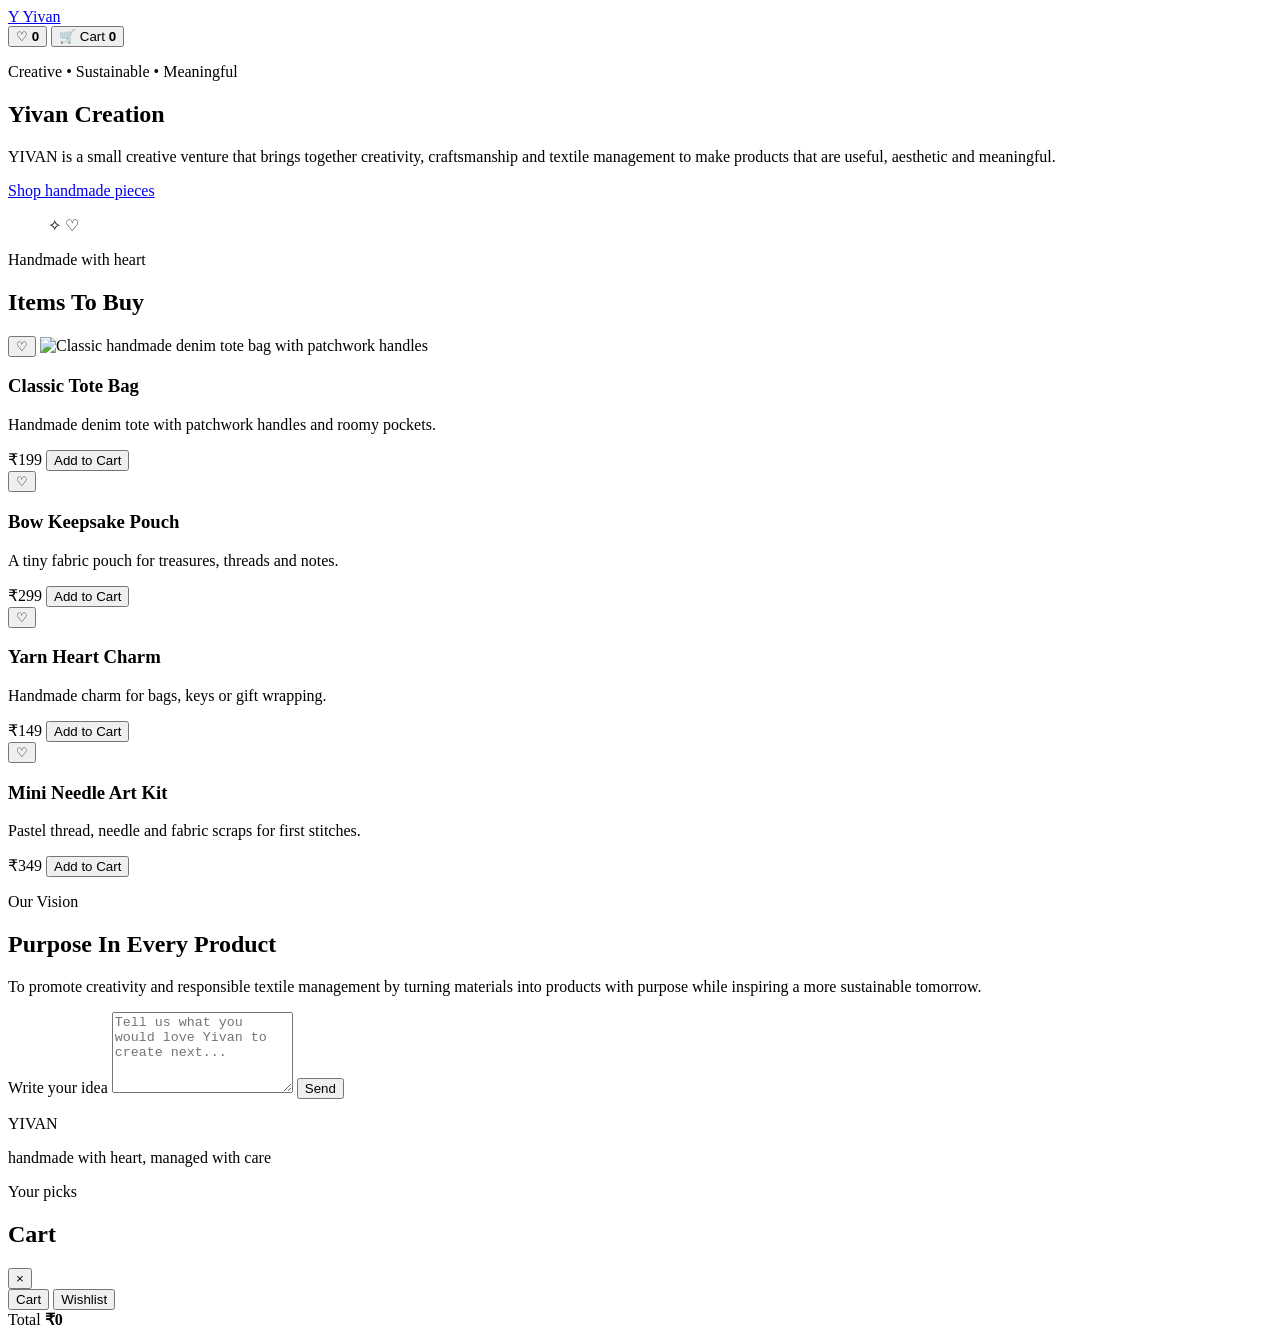
==== index.html @ f163f08a "Add files via upload" ====
<!DOCTYPE html>
<html lang="en">
<head>
  <meta charset="UTF-8" />
  <meta name="viewport" content="width=device-width, initial-scale=1.0" />
  <title>Yivan Creation</title>
  <link rel="preconnect" href="https://fonts.googleapis.com" />
  <link rel="preconnect" href="https://fonts.gstatic.com" crossorigin />
  <link href="https://fonts.googleapis.com/css2?family=Gaegu:wght@400;700&family=Nunito:wght@400;600;700;800&display=swap" rel="stylesheet" />
  <link rel="stylesheet" href="styles.css" />
</head>
<body>
  <header class="site-header">
    <a class="brand" href="#top" aria-label="Yivan home">
      <span class="brand-mark">Y</span>
      <span>Yivan</span>
    </a>

    <nav class="header-actions" aria-label="Shop actions">
      <button class="icon-button" id="wishlistButton" type="button" aria-label="Open wishlist">
        <span aria-hidden="true">♡</span>
        <strong id="favCount">0</strong>
      </button>
      <button class="cart-button" id="cartButton" type="button" aria-label="Open cart">
        <span aria-hidden="true">🛒</span>
        <span>Cart</span>
        <strong id="cartCount">0</strong>
      </button>
    </nav>
  </header>

  <main id="top">
    <section class="hero" aria-labelledby="hero-title">
      <div class="hero-copy">
        <p class="eyebrow">Creative • Sustainable • Meaningful</p>
        <h1 id="hero-title">Yivan Creation</h1>
        <p class="slogan">
          YIVAN is a small creative venture that brings together creativity,
          craftsmanship and textile management to make products that are useful,
          aesthetic and meaningful.
        </p>
        <a class="primary-link" href="#shop">Shop handmade pieces</a>
      </div>

      <figure class="hero-art" aria-label="Pastel craft frame with handmade Yivan decorations">
        <div class="craft-frame" aria-hidden="true">
          <span class="sparkle sparkle-one">✧</span>
          <span class="sparkle sparkle-two">♡</span>
          <span class="thread-heart"></span>
          <span class="thread-loop"></span>
          <div class="spool"></div>
          <div class="needle"></div>
          <div class="tote-drawing">
            <span class="handle handle-left"></span>
            <span class="handle handle-right"></span>
            <span class="pocket pocket-large"></span>
            <span class="pocket pocket-small"></span>
            <span class="bag-flower"></span>
          </div>
          <div class="flower-stem">
            <span></span>
            <span></span>
            <span></span>
          </div>
          <div class="bear">
            <span class="ear ear-left"></span>
            <span class="ear ear-right"></span>
            <span class="face"></span>
            <span class="blush blush-left"></span>
            <span class="blush blush-right"></span>
            <span class="bow-tie"></span>
          </div>
          <div class="yarn-ball"></div>
        </div>
      </figure>
    </section>

    <section class="shop-section" id="shop" aria-labelledby="shop-title">
      <div class="section-heading">
        <p class="eyebrow">Handmade with heart</p>
        <h2 id="shop-title">Items To Buy</h2>
      </div>

      <div class="product-grid">
        <article class="product-card" data-id="classic-tote-bag" data-name="Classic Tote Bag" data-price="199" tabindex="0" role="link" aria-label="Open Classic Tote Bag product page">
          <button class="favorite-button" type="button" aria-label="Add classic tote bag to favorites">♡</button>
          <img class="product-photo" src="assets/classic-tote-bag.webp" alt="Classic handmade denim tote bag with patchwork handles" />
          <h3>Classic Tote Bag</h3>
          <p>Handmade denim tote with patchwork handles and roomy pockets.</p>
          <div class="buy-row">
            <span class="price">₹199</span>
            <button class="add-cart" type="button">Add to Cart</button>
          </div>
        </article>

        <article class="product-card" data-id="bow-keepsake-pouch" data-name="Bow Keepsake Pouch" data-price="299" tabindex="0" role="link" aria-label="Open Bow Keepsake Pouch product page">
          <button class="favorite-button" type="button" aria-label="Add bow pouch to favorites">♡</button>
          <div class="product-illustration pouch" aria-hidden="true"></div>
          <h3>Bow Keepsake Pouch</h3>
          <p>A tiny fabric pouch for treasures, threads and notes.</p>
          <div class="buy-row">
            <span class="price">₹299</span>
            <button class="add-cart" type="button">Add to Cart</button>
          </div>
        </article>

        <article class="product-card" data-id="yarn-heart-charm" data-name="Yarn Heart Charm" data-price="149" tabindex="0" role="link" aria-label="Open Yarn Heart Charm product page">
          <button class="favorite-button" type="button" aria-label="Add yarn charm to favorites">♡</button>
          <div class="product-illustration yarn" aria-hidden="true"></div>
          <h3>Yarn Heart Charm</h3>
          <p>Handmade charm for bags, keys or gift wrapping.</p>
          <div class="buy-row">
            <span class="price">₹149</span>
            <button class="add-cart" type="button">Add to Cart</button>
          </div>
        </article>

        <article class="product-card" data-id="mini-needle-art-kit" data-name="Mini Needle Art Kit" data-price="349" tabindex="0" role="link" aria-label="Open Mini Needle Art Kit product page">
          <button class="favorite-button" type="button" aria-label="Add needle kit to favorites">♡</button>
          <div class="product-illustration kit" aria-hidden="true"></div>
          <h3>Mini Needle Art Kit</h3>
          <p>Pastel thread, needle and fabric scraps for first stitches.</p>
          <div class="buy-row">
            <span class="price">₹349</span>
            <button class="add-cart" type="button">Add to Cart</button>
          </div>
        </article>
      </div>
    </section>

    <section class="vision-section" aria-labelledby="vision-title">
      <div class="vision-copy">
        <p class="eyebrow">Our Vision</p>
        <h2 id="vision-title">Purpose In Every Product</h2>
        <p>
          To promote creativity and responsible textile management by turning
          materials into products with purpose while inspiring a more sustainable
          tomorrow.
        </p>
      </div>

      <form class="idea-form" id="ideaForm">
        <label for="idea">Write your idea</label>
        <textarea id="idea" name="idea" rows="5" placeholder="Tell us what you would love Yivan to create next..."></textarea>
        <button type="submit">Send</button>
        <p class="form-message" id="formMessage" role="status" aria-live="polite"></p>
      </form>
    </section>
  </main>

  <footer class="site-footer">
    <span>YIVAN</span>
    <p>handmade with heart, managed with care</p>
  </footer>

  <aside class="shop-drawer" id="shopDrawer" aria-hidden="true" aria-labelledby="drawerTitle">
    <div class="drawer-panel" role="dialog" aria-modal="true">
      <div class="drawer-header">
        <div>
          <p class="eyebrow" id="drawerEyebrow">Your picks</p>
          <h2 id="drawerTitle">Cart</h2>
        </div>
        <button class="close-drawer" id="closeDrawer" type="button" aria-label="Close panel">×</button>
      </div>

      <div class="drawer-tabs" role="tablist" aria-label="View cart or wishlist">
        <button class="drawer-tab is-active" id="cartTab" type="button">Cart</button>
        <button class="drawer-tab" id="wishlistTab" type="button">Wishlist</button>
      </div>

      <div class="drawer-list" id="drawerList"></div>

      <div class="drawer-total" id="drawerTotal">
        <span>Total</span>
        <strong id="drawerTotalValue">₹0</strong>
      </div>
    </div>
  </aside>

  <script src="script.js"></script>
</body>
</html>
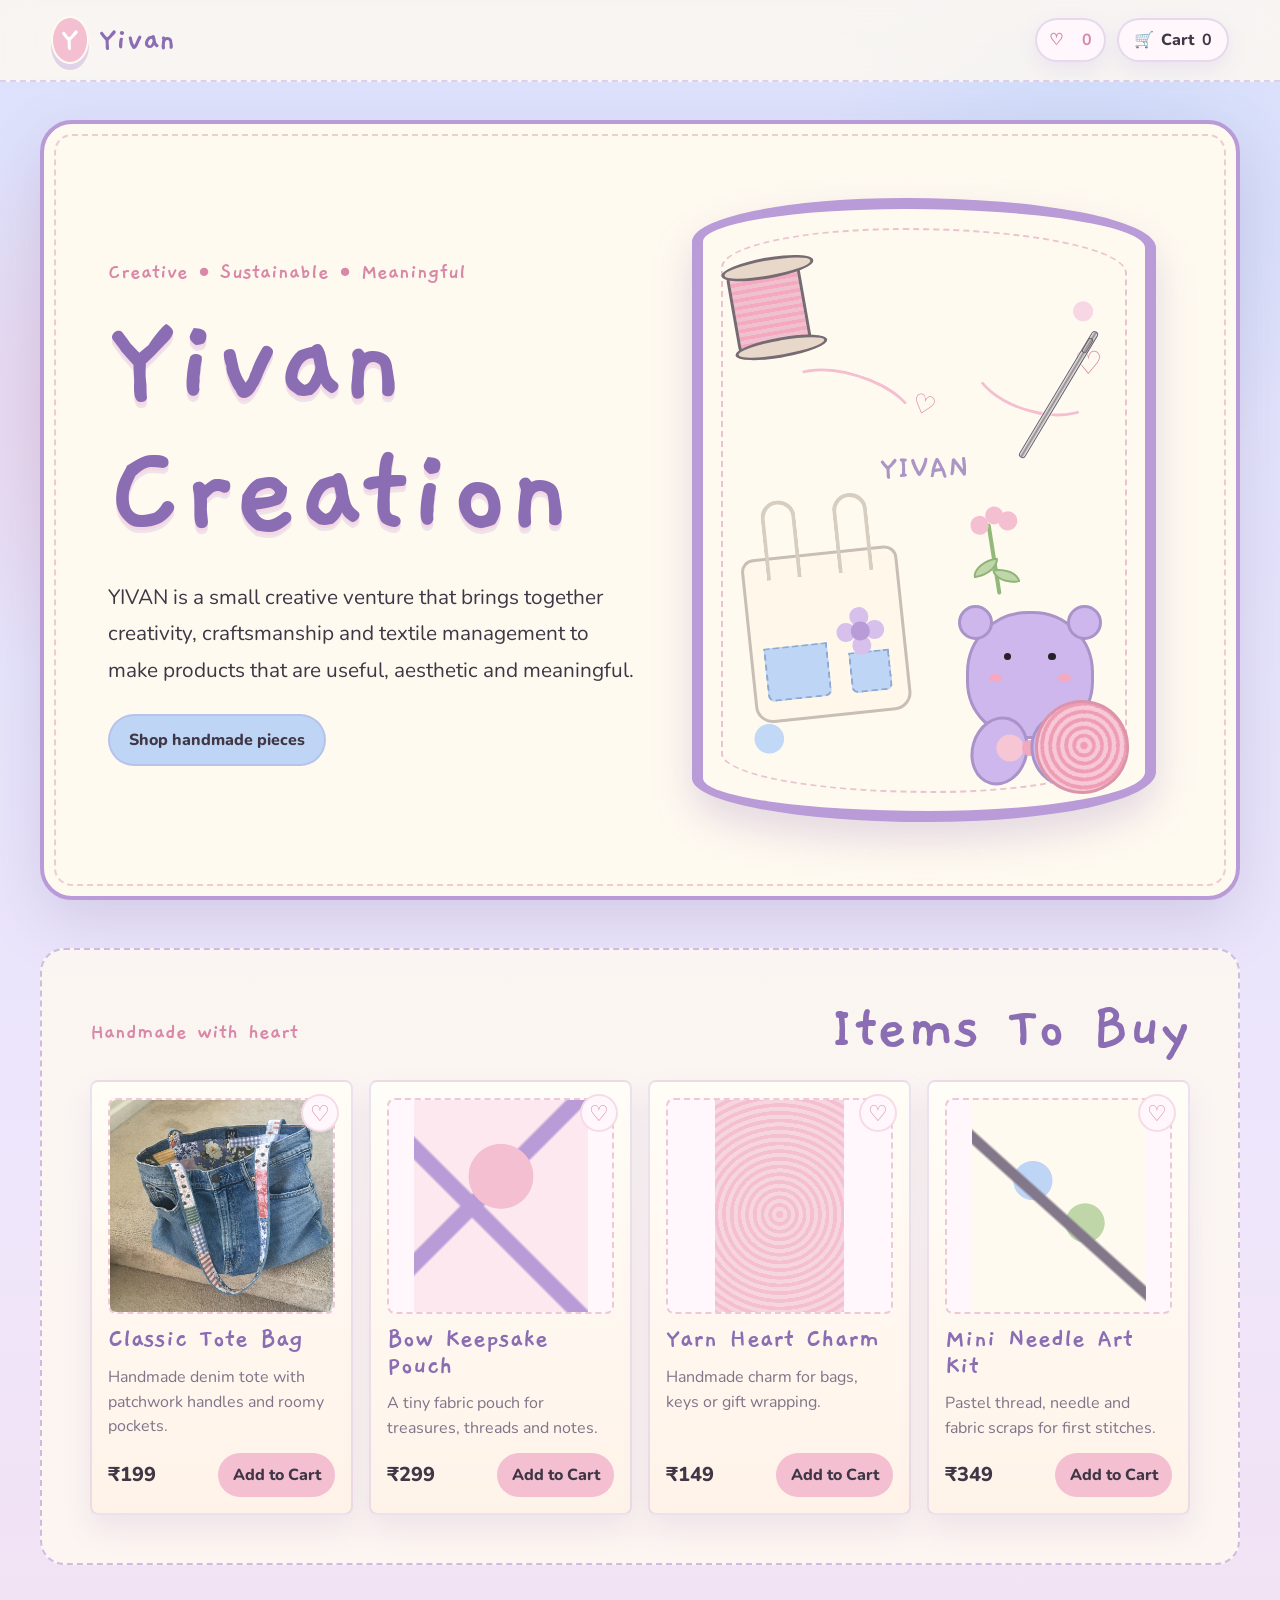
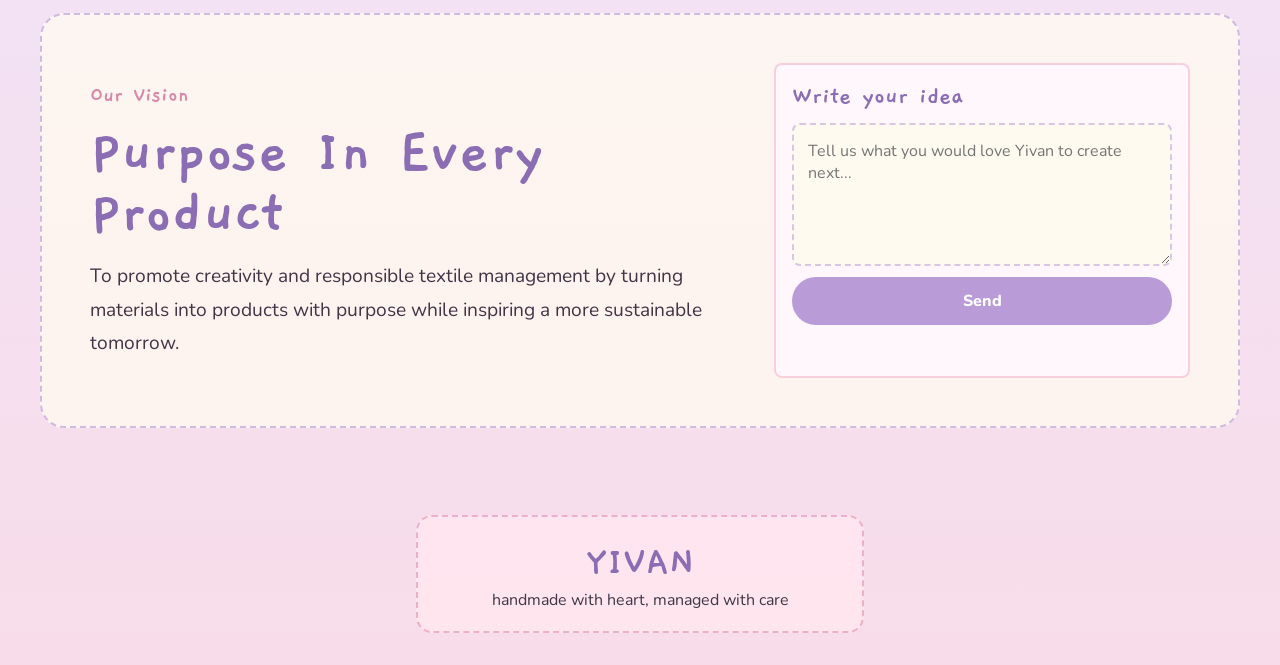
==== commit 92649279: "Add files via upload" ====
--- a/index.html
+++ b/index.html
@@ -84,7 +84,7 @@
       <div class="product-grid">
         <article class="product-card" data-id="classic-tote-bag" data-name="Classic Tote Bag" data-price="199" tabindex="0" role="link" aria-label="Open Classic Tote Bag product page">
           <button class="favorite-button" type="button" aria-label="Add classic tote bag to favorites">♡</button>
-          <img class="product-photo" src="assets/classic-tote-bag.webp" alt="Classic handmade denim tote bag with patchwork handles" />
+          <img class="product-photo" src="classic-tote-bag.webp" alt="Classic handmade denim tote bag with patchwork handles" />
           <h3>Classic Tote Bag</h3>
           <p>Handmade denim tote with patchwork handles and roomy pockets.</p>
           <div class="buy-row">
@@ -93,7 +93,7 @@
           </div>
         </article>
 
-        <article class="product-card" data-id="bow-keepsake-pouch" data-name="Bow Keepsake Pouch" data-price="299" tabindex="0" role="link" aria-label="Open Bow Keepsake Pouch product page">
+        <article class="product-card" data-id="bow-keepsake-pouch" data-name="Bow Keepsake Pouch" data-price="299">
           <button class="favorite-button" type="button" aria-label="Add bow pouch to favorites">♡</button>
           <div class="product-illustration pouch" aria-hidden="true"></div>
           <h3>Bow Keepsake Pouch</h3>
@@ -104,7 +104,7 @@
           </div>
         </article>
 
-        <article class="product-card" data-id="yarn-heart-charm" data-name="Yarn Heart Charm" data-price="149" tabindex="0" role="link" aria-label="Open Yarn Heart Charm product page">
+        <article class="product-card" data-id="yarn-heart-charm" data-name="Yarn Heart Charm" data-price="149">
           <button class="favorite-button" type="button" aria-label="Add yarn charm to favorites">♡</button>
           <div class="product-illustration yarn" aria-hidden="true"></div>
           <h3>Yarn Heart Charm</h3>
@@ -115,7 +115,7 @@
           </div>
         </article>
 
-        <article class="product-card" data-id="mini-needle-art-kit" data-name="Mini Needle Art Kit" data-price="349" tabindex="0" role="link" aria-label="Open Mini Needle Art Kit product page">
+        <article class="product-card" data-id="mini-needle-art-kit" data-name="Mini Needle Art Kit" data-price="349">
           <button class="favorite-button" type="button" aria-label="Add needle kit to favorites">♡</button>
           <div class="product-illustration kit" aria-hidden="true"></div>
           <h3>Mini Needle Art Kit</h3>
--- a/styles.css
+++ b/styles.css
@@ -0,0 +1,1200 @@
+:root {
+  --lavender-bg: #dce1fb;
+  --paper: #fffaf0;
+  --paper-soft: #fff3e9;
+  --lilac: #b99bd8;
+  --lilac-deep: #8b6db4;
+  --pink: #f4bfd1;
+  --pink-deep: #d988a8;
+  --blue: #bfd5f5;
+  --green: #bfd7a8;
+  --ink: #3f3746;
+  --muted: #7f7488;
+  --stitch: #e7b8c8;
+  --shadow: 0 22px 60px rgba(112, 87, 145, 0.18);
+}
+
+* {
+  box-sizing: border-box;
+}
+
+html {
+  scroll-behavior: smooth;
+}
+
+body {
+  margin: 0;
+  min-height: 100vh;
+  background:
+    radial-gradient(circle at 12% 18%, rgba(244, 191, 209, 0.55), transparent 18rem),
+    radial-gradient(circle at 84% 10%, rgba(191, 213, 245, 0.7), transparent 17rem),
+    linear-gradient(180deg, var(--lavender-bg), #eee6fb 52%, #f8dce9);
+  color: var(--ink);
+  font-family: "Nunito", Arial, sans-serif;
+}
+
+button,
+textarea {
+  font: inherit;
+}
+
+.site-header {
+  position: sticky;
+  top: 0;
+  z-index: 10;
+  display: flex;
+  align-items: center;
+  justify-content: space-between;
+  gap: 1rem;
+  padding: 1rem clamp(1rem, 4vw, 3.5rem);
+  background: rgba(255, 250, 240, 0.78);
+  border-bottom: 2px dashed rgba(185, 155, 216, 0.42);
+  backdrop-filter: blur(14px);
+}
+
+.brand {
+  display: inline-flex;
+  align-items: center;
+  gap: 0.65rem;
+  color: var(--lilac-deep);
+  font-family: "Gaegu", "Nunito", sans-serif;
+  font-size: clamp(1.6rem, 4vw, 2.2rem);
+  font-weight: 700;
+  letter-spacing: 0;
+  text-decoration: none;
+}
+
+.brand-mark {
+  display: grid;
+  width: 2.35rem;
+  aspect-ratio: 1;
+  place-items: center;
+  background: var(--pink);
+  border: 2px solid var(--paper);
+  border-radius: 50%;
+  color: white;
+  box-shadow: 0 6px 0 rgba(185, 155, 216, 0.38);
+}
+
+.header-actions {
+  display: flex;
+  align-items: center;
+  gap: 0.7rem;
+}
+
+.icon-button,
+.cart-button,
+.primary-link,
+.add-cart,
+.idea-form button {
+  border: 0;
+  cursor: pointer;
+  color: var(--ink);
+  font-weight: 800;
+  transition: transform 160ms ease, box-shadow 160ms ease, background 160ms ease;
+}
+
+.icon-button,
+.cart-button {
+  min-height: 2.75rem;
+  border: 2px solid rgba(139, 109, 180, 0.22);
+  background: #fff7fb;
+  box-shadow: 0 8px 20px rgba(185, 155, 216, 0.18);
+}
+
+.icon-button {
+  display: inline-grid;
+  grid-template-columns: auto auto;
+  align-items: center;
+  gap: 0.4rem;
+  min-width: 4.4rem;
+  border-radius: 999px;
+  color: var(--pink-deep);
+}
+
+.cart-button {
+  display: inline-flex;
+  align-items: center;
+  gap: 0.45rem;
+  padding: 0 0.95rem;
+  border-radius: 999px;
+}
+
+.icon-button:hover,
+.cart-button:hover,
+.primary-link:hover,
+.add-cart:hover,
+.idea-form button:hover {
+  transform: translateY(-2px);
+  box-shadow: 0 12px 24px rgba(139, 109, 180, 0.2);
+}
+
+main {
+  padding: clamp(1rem, 3vw, 2.5rem);
+}
+
+.hero {
+  display: grid;
+  grid-template-columns: minmax(0, 1fr) minmax(17rem, 30rem);
+  align-items: center;
+  gap: clamp(1.4rem, 4vw, 4rem);
+  max-width: 75rem;
+  min-height: calc(100vh - 7.5rem);
+  margin: 0 auto;
+  padding: clamp(1.5rem, 5vw, 4rem);
+  background: var(--paper);
+  border: 4px solid var(--lilac);
+  border-radius: 2rem;
+  outline: 2px dashed rgba(231, 184, 200, 0.7);
+  outline-offset: -1rem;
+  box-shadow: var(--shadow);
+}
+
+.hero-copy {
+  max-width: 42rem;
+}
+
+.eyebrow {
+  margin: 0 0 0.75rem;
+  color: var(--pink-deep);
+  font-family: "Gaegu", "Nunito", sans-serif;
+  font-size: clamp(1.15rem, 3vw, 1.45rem);
+  font-weight: 700;
+}
+
+h1,
+h2,
+h3 {
+  margin: 0;
+  font-family: "Gaegu", "Nunito", sans-serif;
+  line-height: 0.95;
+  letter-spacing: 0;
+}
+
+h1 {
+  color: var(--lilac-deep);
+  font-size: clamp(4rem, 13vw, 8.5rem);
+  text-shadow:
+    0 3px 0 #f4d7e2,
+    0 6px 0 rgba(185, 155, 216, 0.24);
+}
+
+.slogan {
+  max-width: 38rem;
+  margin: 1.35rem 0 1.6rem;
+  color: var(--ink);
+  font-size: clamp(1.05rem, 2vw, 1.3rem);
+  line-height: 1.75;
+}
+
+.primary-link {
+  display: inline-flex;
+  align-items: center;
+  min-height: 3.25rem;
+  padding: 0 1.2rem;
+  background: var(--blue);
+  border: 2px solid rgba(139, 109, 180, 0.18);
+  border-radius: 999px;
+  text-decoration: none;
+}
+
+.hero-art {
+  margin: 0;
+}
+
+.craft-frame {
+  position: relative;
+  width: min(100%, 29rem);
+  min-height: 39rem;
+  overflow: hidden;
+  background:
+    radial-gradient(circle at 13% 14%, #fff7fb 0 1.2rem, transparent 1.25rem),
+    radial-gradient(circle at 86% 17%, #f8d7e4 0 0.6rem, transparent 0.65rem),
+    radial-gradient(circle at 15% 88%, #c2d8f7 0 0.9rem, transparent 0.95rem),
+    var(--paper);
+  border: 0.7rem solid var(--lilac);
+  border-radius: 46% 54% 49% 51% / 7% 8% 8% 7%;
+  box-shadow: 0 18px 40px rgba(139, 109, 180, 0.24);
+}
+
+.craft-frame::before {
+  content: "";
+  position: absolute;
+  inset: 1.15rem;
+  border: 2px dashed rgba(231, 184, 200, 0.82);
+  border-radius: 45% 55% 48% 52% / 7% 8% 8% 7%;
+  pointer-events: none;
+}
+
+.craft-frame::after {
+  content: "YIVAN";
+  position: absolute;
+  top: 43%;
+  left: 50%;
+  padding: 0.5rem 1.2rem;
+  color: rgba(139, 109, 180, 0.72);
+  font-family: "Gaegu", "Nunito", sans-serif;
+  font-size: 2.2rem;
+  font-weight: 700;
+  transform: translate(-50%, -50%) rotate(-1deg);
+}
+
+.sparkle {
+  position: absolute;
+  color: var(--lilac);
+  font-family: "Gaegu", "Nunito", sans-serif;
+  font-size: 2rem;
+}
+
+.sparkle-one {
+  top: 5.5rem;
+  left: 3.8rem;
+}
+
+.sparkle-two {
+  top: 8.3rem;
+  right: 2.6rem;
+  color: var(--pink-deep);
+}
+
+.thread-heart,
+.thread-loop {
+  position: absolute;
+  border: 3px solid transparent;
+  border-top-color: var(--pink);
+  border-radius: 50%;
+  transform: rotate(17deg);
+}
+
+.thread-heart {
+  top: 10.2rem;
+  left: 4.9rem;
+  width: 8.5rem;
+  height: 4rem;
+}
+
+.thread-heart::after {
+  content: "♡";
+  position: absolute;
+  right: -1.1rem;
+  top: -0.7rem;
+  color: var(--pink-deep);
+  font-size: 1.65rem;
+}
+
+.thread-loop {
+  right: 2.7rem;
+  top: 8.2rem;
+  width: 8.2rem;
+  height: 4.5rem;
+  border-top-color: transparent;
+  border-bottom-color: var(--pink);
+}
+
+.spool {
+  position: absolute;
+  top: 3.4rem;
+  left: 1.8rem;
+  width: 4.6rem;
+  height: 5.6rem;
+  background:
+    repeating-linear-gradient(0deg, #f5a9c0 0 0.22rem, #efc1ce 0.24rem 0.48rem);
+  border: 3px solid #766b72;
+  border-radius: 0.75rem;
+  transform: rotate(-10deg);
+}
+
+.spool::before,
+.spool::after {
+  content: "";
+  position: absolute;
+  left: -0.45rem;
+  width: 5.45rem;
+  height: 0.9rem;
+  background: #e7d8ca;
+  border: 3px solid #766b72;
+  border-radius: 50%;
+}
+
+.spool::before {
+  top: -0.55rem;
+}
+
+.spool::after {
+  bottom: -0.55rem;
+}
+
+.needle {
+  position: absolute;
+  top: 7rem;
+  right: 5.2rem;
+  width: 0.42rem;
+  height: 9.2rem;
+  background: linear-gradient(90deg, #f8f5f0, #8f8990, #f8f5f0);
+  border: 1px solid #69646b;
+  border-radius: 999px;
+  transform: rotate(31deg);
+  box-shadow: 0 0 0 1px rgba(255, 255, 255, 0.72);
+}
+
+.needle::before {
+  content: "";
+  position: absolute;
+  top: 0.45rem;
+  left: 50%;
+  width: 0.18rem;
+  height: 0.9rem;
+  border: 1px solid #69646b;
+  border-radius: 999px;
+  transform: translateX(-50%);
+}
+
+.tote-drawing {
+  position: absolute;
+  left: 2.8rem;
+  bottom: 5.9rem;
+  width: 9.8rem;
+  height: 10.3rem;
+  background: #fff7e9;
+  border: 3px solid #c8beb6;
+  border-radius: 0.8rem 0.8rem 1.1rem 1.1rem;
+  transform: rotate(-6deg);
+}
+
+.handle {
+  position: absolute;
+  bottom: 8.7rem;
+  width: 2.2rem;
+  height: 4.9rem;
+  border: 4px solid #d7cec2;
+  border-bottom: 0;
+  border-radius: 999px 999px 0 0;
+}
+
+.handle-left {
+  left: 1.35rem;
+}
+
+.handle-right {
+  right: 1.35rem;
+}
+
+.pocket {
+  position: absolute;
+  bottom: 1.1rem;
+  background: var(--blue);
+  border: 2px dashed #8da9cf;
+  border-radius: 0 0 0.4rem 0.4rem;
+}
+
+.pocket-large {
+  left: 0.7rem;
+  width: 4rem;
+  height: 3.4rem;
+}
+
+.pocket-small {
+  right: 0.9rem;
+  width: 2.6rem;
+  height: 2.6rem;
+}
+
+.bag-flower {
+  position: absolute;
+  top: 4.4rem;
+  right: 2rem;
+  width: 1.15rem;
+  aspect-ratio: 1;
+  background: var(--lilac);
+  border-radius: 50%;
+  box-shadow:
+    0 -0.9rem 0 #d7c1ec,
+    0 0.9rem 0 #d7c1ec,
+    0.9rem 0 0 #d7c1ec,
+    -0.9rem 0 0 #d7c1ec;
+}
+
+.flower-stem {
+  position: absolute;
+  right: 9.3rem;
+  bottom: 13.5rem;
+  width: 0.25rem;
+  height: 4.5rem;
+  background: #92b979;
+  border-radius: 999px;
+  transform: rotate(-9deg);
+}
+
+.flower-stem::before,
+.flower-stem::after {
+  content: "";
+  position: absolute;
+  width: 1.4rem;
+  height: 0.8rem;
+  background: var(--green);
+  border: 2px solid #8fb477;
+  border-radius: 100% 0 100% 0;
+}
+
+.flower-stem::before {
+  left: -1.3rem;
+  top: 2.2rem;
+}
+
+.flower-stem::after {
+  right: -1.3rem;
+  top: 2.9rem;
+  transform: scaleX(-1);
+}
+
+.flower-stem span {
+  position: absolute;
+  top: -0.55rem;
+  width: 1.15rem;
+  aspect-ratio: 1;
+  background: #f4bfd1;
+  border-radius: 50%;
+}
+
+.flower-stem span:nth-child(1) {
+  left: -1rem;
+}
+
+.flower-stem span:nth-child(2) {
+  left: 0;
+  top: -1rem;
+}
+
+.flower-stem span:nth-child(3) {
+  left: 0.78rem;
+}
+
+.bear {
+  position: absolute;
+  right: 3.2rem;
+  bottom: 4.5rem;
+  width: 8rem;
+  height: 8rem;
+  background: #ceb7ed;
+  border: 3px solid #aa93c8;
+  border-radius: 48% 48% 45% 45%;
+}
+
+.bear::before,
+.bear::after {
+  content: "";
+  position: absolute;
+  bottom: -3.1rem;
+  width: 3.2rem;
+  height: 4rem;
+  background: #ceb7ed;
+  border: 3px solid #aa93c8;
+  border-radius: 50%;
+}
+
+.bear::before {
+  left: 0.15rem;
+  transform: rotate(16deg);
+}
+
+.bear::after {
+  right: 0.15rem;
+  transform: rotate(-16deg);
+}
+
+.ear {
+  position: absolute;
+  top: -0.6rem;
+  width: 2.2rem;
+  aspect-ratio: 1;
+  background: #ceb7ed;
+  border: 3px solid #aa93c8;
+  border-radius: 50%;
+}
+
+.ear-left {
+  left: -0.7rem;
+}
+
+.ear-right {
+  right: -0.7rem;
+}
+
+.face {
+  position: absolute;
+  inset: 2.4rem 1.7rem auto;
+  height: 2.3rem;
+}
+
+.face::before,
+.face::after {
+  content: "";
+  position: absolute;
+  top: 0;
+  width: 0.45rem;
+  aspect-ratio: 1;
+  background: #25202a;
+  border-radius: 50%;
+}
+
+.face::before {
+  left: 0.5rem;
+}
+
+.face::after {
+  right: 0.5rem;
+}
+
+.blush {
+  position: absolute;
+  top: 3.75rem;
+  width: 0.8rem;
+  height: 0.45rem;
+  background: #f5a9c0;
+  border-radius: 50%;
+}
+
+.blush-left {
+  left: 1.25rem;
+}
+
+.blush-right {
+  right: 1.25rem;
+}
+
+.bow-tie {
+  position: absolute;
+  left: 50%;
+  bottom: -1.2rem;
+  width: 1rem;
+  aspect-ratio: 1;
+  background: #f2a8bd;
+  border-radius: 50%;
+  transform: translateX(-50%);
+  box-shadow: -1.25rem 0 0 0.35rem #f6c6d5, 1.25rem 0 0 0.35rem #f6c6d5;
+}
+
+.yarn-ball {
+  position: absolute;
+  right: 0.95rem;
+  bottom: 1.05rem;
+  width: 5.9rem;
+  aspect-ratio: 1;
+  background: repeating-radial-gradient(circle at 52% 48%, #ef9db5 0 0.22rem, #f7c8d6 0.25rem 0.5rem);
+  border: 3px solid #db94aa;
+  border-radius: 50%;
+  transform: rotate(10deg);
+}
+
+.shop-section,
+.vision-section {
+  max-width: 75rem;
+  margin: clamp(1.5rem, 4vw, 3rem) auto 0;
+  padding: clamp(1.5rem, 4vw, 3rem);
+  background: rgba(255, 250, 240, 0.78);
+  border: 2px dashed rgba(185, 155, 216, 0.65);
+  border-radius: 1.5rem;
+}
+
+.section-heading {
+  display: flex;
+  align-items: end;
+  justify-content: space-between;
+  gap: 1rem;
+  margin-bottom: 1.3rem;
+}
+
+.section-heading h2,
+.vision-copy h2 {
+  color: var(--lilac-deep);
+  font-size: clamp(2.4rem, 6vw, 4rem);
+}
+
+.product-grid {
+  display: grid;
+  grid-template-columns: repeat(4, minmax(0, 1fr));
+  gap: 1rem;
+}
+
+.product-card {
+  position: relative;
+  display: flex;
+  min-height: 24rem;
+  flex-direction: column;
+  gap: 0.75rem;
+  padding: 1rem;
+  background: linear-gradient(180deg, #fffdf7, var(--paper-soft));
+  border: 2px solid rgba(185, 155, 216, 0.28);
+  border-radius: 0.5rem;
+  box-shadow: 0 14px 28px rgba(139, 109, 180, 0.12);
+  cursor: pointer;
+  transition: transform 160ms ease, box-shadow 160ms ease, border-color 160ms ease;
+}
+
+.product-card:hover {
+  border-color: rgba(139, 109, 180, 0.46);
+  box-shadow: 0 18px 34px rgba(139, 109, 180, 0.18);
+  transform: translateY(-3px);
+}
+
+.favorite-button {
+  position: absolute;
+  top: 0.75rem;
+  right: 0.75rem;
+  display: grid;
+  width: 2.4rem;
+  aspect-ratio: 1;
+  place-items: center;
+  border: 2px solid rgba(217, 136, 168, 0.24);
+  border-radius: 50%;
+  background: #fff7fb;
+  color: var(--pink-deep);
+  cursor: pointer;
+  font-size: 1.4rem;
+}
+
+.favorite-button.is-active {
+  background: var(--pink);
+  color: #fff;
+}
+
+.product-illustration {
+  width: 100%;
+  aspect-ratio: 1.05;
+  border-radius: 0.5rem;
+  border: 2px dashed rgba(231, 184, 200, 0.72);
+  background-color: #fff7fb;
+  background-repeat: no-repeat;
+  background-position: center;
+  background-size: 78%;
+}
+
+.product-photo {
+  width: 100%;
+  aspect-ratio: 1.05;
+  object-fit: cover;
+  border: 2px dashed rgba(231, 184, 200, 0.72);
+  border-radius: 0.5rem;
+  background: #fff7fb;
+}
+
+.tote {
+  background-image:
+    linear-gradient(90deg, transparent 38%, rgba(185, 155, 216, 0.35) 39% 43%, transparent 44%),
+    radial-gradient(circle at 62% 64%, var(--lilac) 0 0.7rem, transparent 0.75rem),
+    linear-gradient(#fff9ed 0 0);
+}
+
+.pouch {
+  background-image:
+    radial-gradient(circle at 50% 36%, var(--pink) 0 2rem, transparent 2.05rem),
+    linear-gradient(135deg, transparent 39%, var(--lilac) 40% 45%, transparent 46%),
+    linear-gradient(45deg, transparent 39%, var(--lilac) 40% 45%, transparent 46%),
+    linear-gradient(#fde8f0 0 0);
+}
+
+.yarn {
+  background-image:
+    repeating-radial-gradient(circle at 50% 54%, var(--pink) 0 0.22rem, #f7d5df 0.24rem 0.48rem),
+    linear-gradient(#fff7fb 0 0);
+  background-size: 58%, 100%;
+}
+
+.kit {
+  background-image:
+    linear-gradient(42deg, transparent 45%, #83788a 46% 49%, transparent 50%),
+    radial-gradient(circle at 35% 38%, var(--blue) 0 1.2rem, transparent 1.25rem),
+    radial-gradient(circle at 65% 58%, var(--green) 0 1.2rem, transparent 1.25rem),
+    linear-gradient(#fffaf0 0 0);
+}
+
+.product-card h3 {
+  color: var(--lilac-deep);
+  font-size: 1.75rem;
+}
+
+.product-card p {
+  flex: 1;
+  margin: 0;
+  color: var(--muted);
+  line-height: 1.55;
+}
+
+.buy-row {
+  display: flex;
+  align-items: center;
+  justify-content: space-between;
+  gap: 0.75rem;
+}
+
+.price {
+  color: var(--ink);
+  font-size: 1.25rem;
+  font-weight: 800;
+}
+
+.add-cart {
+  min-height: 2.75rem;
+  padding: 0 0.9rem;
+  background: var(--pink);
+  border-radius: 999px;
+}
+
+.vision-section {
+  display: grid;
+  grid-template-columns: minmax(0, 1fr) minmax(18rem, 26rem);
+  gap: clamp(1.3rem, 4vw, 3rem);
+  align-items: center;
+  margin-bottom: clamp(1.5rem, 4vw, 3rem);
+}
+
+.vision-copy p:last-child {
+  max-width: 42rem;
+  margin: 1rem 0 0;
+  font-size: 1.2rem;
+  line-height: 1.75;
+}
+
+.idea-form {
+  display: grid;
+  gap: 0.7rem;
+  padding: 1rem;
+  background: #fff7fb;
+  border: 2px solid rgba(244, 191, 209, 0.7);
+  border-radius: 0.5rem;
+}
+
+.idea-form label {
+  color: var(--lilac-deep);
+  font-family: "Gaegu", "Nunito", sans-serif;
+  font-size: 1.6rem;
+  font-weight: 700;
+}
+
+.idea-form textarea {
+  width: 100%;
+  resize: vertical;
+  min-height: 8rem;
+  padding: 0.9rem;
+  color: var(--ink);
+  background: var(--paper);
+  border: 2px dashed rgba(185, 155, 216, 0.55);
+  border-radius: 0.5rem;
+  outline: 0;
+}
+
+.idea-form textarea:focus {
+  border-style: solid;
+  border-color: var(--lilac);
+}
+
+.idea-form button {
+  min-height: 3rem;
+  background: var(--lilac);
+  border-radius: 999px;
+  color: white;
+}
+
+.form-message {
+  min-height: 1.5rem;
+  margin: 0;
+  color: var(--pink-deep);
+  font-weight: 700;
+}
+
+.shop-drawer {
+  position: fixed;
+  inset: 0;
+  z-index: 20;
+  display: flex;
+  justify-content: flex-end;
+  background: rgba(63, 55, 70, 0.28);
+  opacity: 0;
+  pointer-events: none;
+  transition: opacity 180ms ease;
+}
+
+.shop-drawer.is-open {
+  opacity: 1;
+  pointer-events: auto;
+}
+
+.drawer-panel {
+  display: flex;
+  width: min(100%, 27rem);
+  height: 100%;
+  flex-direction: column;
+  gap: 1rem;
+  padding: 1.25rem;
+  background: var(--paper);
+  border-left: 0.45rem solid var(--lilac);
+  box-shadow: -18px 0 45px rgba(63, 55, 70, 0.18);
+  transform: translateX(100%);
+  transition: transform 180ms ease;
+}
+
+.shop-drawer.is-open .drawer-panel {
+  transform: translateX(0);
+}
+
+.drawer-header,
+.drawer-total {
+  display: flex;
+  align-items: center;
+  justify-content: space-between;
+  gap: 1rem;
+}
+
+.drawer-header h2 {
+  color: var(--lilac-deep);
+  font-size: 3rem;
+}
+
+.close-drawer {
+  display: grid;
+  width: 2.75rem;
+  aspect-ratio: 1;
+  place-items: center;
+  border: 2px solid rgba(217, 136, 168, 0.3);
+  border-radius: 50%;
+  background: #fff7fb;
+  color: var(--pink-deep);
+  cursor: pointer;
+  font-size: 2rem;
+  line-height: 1;
+}
+
+.drawer-tabs {
+  display: grid;
+  grid-template-columns: 1fr 1fr;
+  gap: 0.5rem;
+  padding: 0.35rem;
+  background: #fff7fb;
+  border: 2px dashed rgba(185, 155, 216, 0.45);
+  border-radius: 999px;
+}
+
+.drawer-tab {
+  min-height: 2.65rem;
+  border: 0;
+  border-radius: 999px;
+  background: transparent;
+  color: var(--muted);
+  cursor: pointer;
+  font-weight: 800;
+}
+
+.drawer-tab.is-active {
+  background: var(--blue);
+  color: var(--ink);
+  box-shadow: 0 8px 18px rgba(139, 109, 180, 0.16);
+}
+
+.drawer-list {
+  display: grid;
+  align-content: start;
+  gap: 0.8rem;
+  flex: 1;
+  overflow: auto;
+  padding-right: 0.25rem;
+}
+
+.drawer-item {
+  display: flex;
+  align-items: center;
+  justify-content: space-between;
+  gap: 1rem;
+  padding: 0.9rem;
+  background: #fff7fb;
+  border: 2px solid rgba(244, 191, 209, 0.56);
+  border-radius: 0.5rem;
+}
+
+.drawer-item h3 {
+  color: var(--lilac-deep);
+  font-size: 1.55rem;
+}
+
+.drawer-item p {
+  margin: 0.25rem 0 0;
+  color: var(--muted);
+  font-weight: 800;
+}
+
+.remove-item {
+  min-height: 2.4rem;
+  padding: 0 0.85rem;
+  border: 0;
+  border-radius: 999px;
+  background: var(--pink);
+  color: var(--ink);
+  cursor: pointer;
+  font-weight: 800;
+}
+
+.empty-drawer {
+  margin: 0;
+  padding: 1rem;
+  background: #fff7fb;
+  border: 2px dashed rgba(185, 155, 216, 0.48);
+  border-radius: 0.5rem;
+  color: var(--muted);
+  text-align: center;
+}
+
+.drawer-total {
+  padding: 1rem;
+  background: var(--blue);
+  border-radius: 0.5rem;
+  color: var(--ink);
+  font-size: 1.15rem;
+  font-weight: 800;
+}
+
+.product-detail {
+  position: relative;
+  max-width: 75rem;
+  margin: clamp(1.5rem, 4vw, 3rem) auto 0;
+  padding: clamp(1.2rem, 3vw, 2rem);
+  padding-bottom: 6.4rem;
+  background: rgba(255, 250, 240, 0.9);
+  border: 2px dashed rgba(185, 155, 216, 0.65);
+  border-radius: 1rem;
+  box-shadow: 0 18px 40px rgba(139, 109, 180, 0.13);
+}
+
+.back-to-shop {
+  display: inline-flex;
+  align-items: center;
+  min-height: 2.7rem;
+  margin-bottom: 1rem;
+  padding: 0 1rem;
+  border: 2px solid rgba(139, 109, 180, 0.22);
+  border-radius: 999px;
+  background: #fff7fb;
+  color: var(--lilac-deep);
+  cursor: pointer;
+  font-weight: 800;
+  text-decoration: none;
+}
+
+.detail-layout {
+  display: grid;
+  grid-template-columns: minmax(17rem, 0.9fr) minmax(0, 1.1fr);
+  gap: clamp(1.2rem, 4vw, 2.5rem);
+  align-items: start;
+}
+
+.detail-image {
+  width: 100%;
+  aspect-ratio: 0.92;
+  object-fit: cover;
+  border: 3px solid rgba(185, 155, 216, 0.34);
+  border-radius: 0.75rem;
+  background: #fff7fb;
+  box-shadow: 0 16px 30px rgba(63, 55, 70, 0.14);
+}
+
+.detail-copy {
+  display: grid;
+  gap: 1rem;
+}
+
+.detail-copy h1,
+.detail-copy h2 {
+  color: var(--lilac-deep);
+  font-size: clamp(2.5rem, 7vw, 4.6rem);
+  text-shadow: none;
+}
+
+.detail-price {
+  margin: 0;
+  color: var(--ink);
+  font-size: 1.8rem;
+  font-weight: 800;
+}
+
+.detail-stats {
+  display: grid;
+  grid-template-columns: repeat(3, minmax(0, 1fr));
+  gap: 0.7rem;
+}
+
+.detail-stats span,
+.review-item {
+  padding: 0.85rem;
+  background: #fff7fb;
+  border: 2px solid rgba(244, 191, 209, 0.58);
+  border-radius: 0.5rem;
+}
+
+.detail-stats strong {
+  display: block;
+  color: var(--lilac-deep);
+  font-size: 1.35rem;
+}
+
+.detail-description {
+  margin: 0;
+  color: var(--muted);
+  font-size: 1.05rem;
+  line-height: 1.7;
+}
+
+.review-panel {
+  display: grid;
+  gap: 0.75rem;
+}
+
+.review-panel h3 {
+  color: var(--lilac-deep);
+  font-size: 1.8rem;
+}
+
+#detailReviews {
+  display: grid;
+  gap: 0.7rem;
+}
+
+.review-item p {
+  margin: 0.25rem 0 0;
+  color: var(--muted);
+  line-height: 1.55;
+}
+
+.detail-cart-bar {
+  position: sticky;
+  bottom: 1rem;
+  z-index: 5;
+  display: flex;
+  align-items: center;
+  justify-content: space-between;
+  gap: 1rem;
+  margin-top: 1.5rem;
+  padding: 0.8rem;
+  background: var(--paper);
+  border: 2px solid rgba(139, 109, 180, 0.24);
+  border-radius: 0.75rem;
+  box-shadow: 0 16px 36px rgba(63, 55, 70, 0.18);
+}
+
+.detail-cart-bar span,
+.detail-cart-bar strong {
+  display: block;
+}
+
+.detail-cart-bar span {
+  color: var(--muted);
+  font-weight: 800;
+}
+
+.detail-cart-bar strong {
+  color: var(--ink);
+  font-size: 1.35rem;
+}
+
+.detail-add-cart {
+  min-width: 10rem;
+}
+
+.site-footer {
+  max-width: 28rem;
+  margin: 0 auto 2rem;
+  padding: 1.2rem;
+  text-align: center;
+  background: rgba(255, 231, 240, 0.82);
+  border: 2px dashed rgba(217, 136, 168, 0.55);
+  border-radius: 1rem;
+}
+
+.site-footer span {
+  color: var(--lilac-deep);
+  font-family: "Gaegu", "Nunito", sans-serif;
+  font-size: 2.6rem;
+  font-weight: 700;
+}
+
+.site-footer p {
+  margin: 0.1rem 0 0;
+}
+
+@media (max-width: 900px) {
+  .hero,
+  .vision-section,
+  .detail-layout {
+    grid-template-columns: 1fr;
+  }
+
+  .hero {
+    min-height: auto;
+  }
+
+  .hero-art {
+    max-width: 28rem;
+  }
+
+  .product-grid {
+    grid-template-columns: repeat(2, minmax(0, 1fr));
+  }
+}
+
+@media (max-width: 560px) {
+  .site-header {
+    align-items: flex-start;
+    padding: 0.8rem;
+  }
+
+  .brand {
+    font-size: 1.45rem;
+  }
+
+  .brand-mark {
+    width: 2rem;
+  }
+
+  .header-actions {
+    gap: 0.4rem;
+  }
+
+  .cart-button span:nth-child(2) {
+    display: none;
+  }
+
+  main {
+    padding: 0.75rem;
+  }
+
+  .hero,
+  .shop-section,
+  .vision-section {
+    border-radius: 1rem;
+    padding: 1.2rem;
+    outline-offset: -0.65rem;
+  }
+
+  .product-grid {
+    grid-template-columns: 1fr;
+  }
+
+  .product-card {
+    min-height: 22rem;
+  }
+
+  .detail-stats,
+  .detail-cart-bar {
+    grid-template-columns: 1fr;
+  }
+
+  .detail-stats {
+    display: grid;
+  }
+
+  .detail-cart-bar {
+    align-items: stretch;
+    flex-direction: column;
+  }
+
+  .detail-add-cart {
+    width: 100%;
+  }
+}
